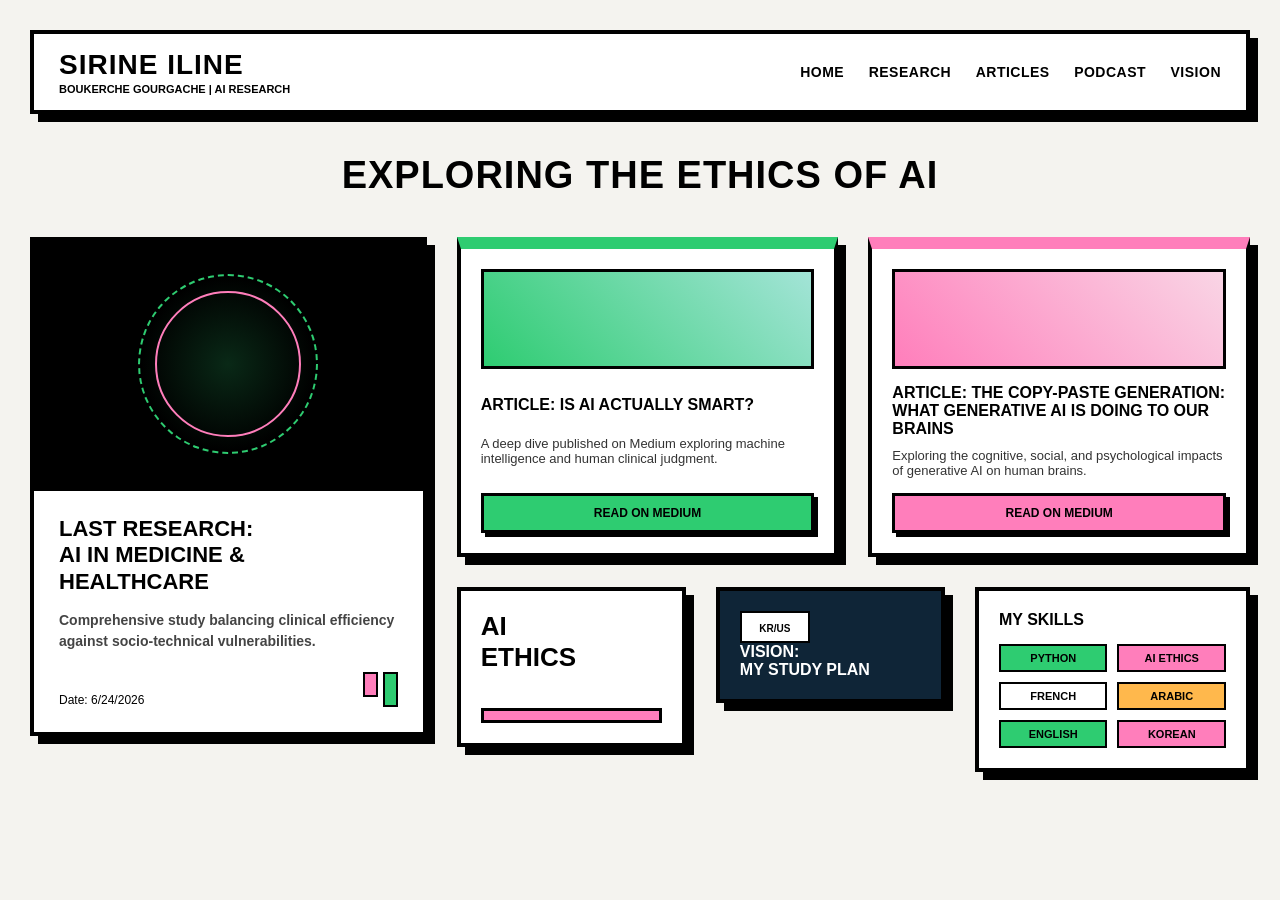
==== index.html @ dfdcd77d "Add files via upload" ====
<!DOCTYPE html>
<html lang="en">
<head>
    <meta charset="UTF-8">
    <meta name="viewport" content="width=device-width, initial-scale=1.0">
    <title>Sirine | AI Research & Ethics</title>
    <link rel="stylesheet" href="style.css">
    <script src="https://identity.netlify.com/v1/netlify-identity-widget.js"></script>
</head>
<body>

    <nav class="navbar">
        <div class="brand">
            <span class="main-title">SIRINE ILINE</span>
            <span class="subtitle">BOUKERCHE GOURGACHE | AI RESEARCH</span>
        </div>
        <div class="nav-links">
            <a href="index.html">HOME</a>
            <a href="research.html">RESEARCH</a>
            <a href="articles.html">ARTICLES</a>
            <a href="#podcast">PODCAST</a>
            <a href="vision.html">VISION</a>
        </div>
    </nav>

    <header class="main-header">
        <h1>EXPLORING THE ETHICS OF AI</h1>
    </header>

   <div class="dashboard-grid">

    <a href="paper-medicine.html" class="card-link-wrapper">
        
        <section class="main-card research-section">
            <div class="scan-container">
                <div class="brain-scan-placeholder">
                    <div class="scan-circle"></div>
                    <div class="grid-overlay"></div>
                </div>
            </div>
            <div class="card-content">
                <h2>LAST RESEARCH:<br>AI IN MEDICINE & HEALTHCARE</h2>
                <p>Comprehensive study balancing clinical efficiency against socio-technical vulnerabilities.</p>
                <div class="card-footer">
                    <span class="date">Date: 6/24/2026</span>
                    <div class="mini-graph">
                        <span class="bar bar-pink"></span>
                        <span class="bar bar-green"></span>
                    </div>
                </div>
            </div>
        </section>

    </a> <div class="right-column">
        <div class="right-column">
            
            <div class="articles-row">
                <article class="sub-card article-card green-top">
                    <div class="article-preview green-gradient"></div>
                    <h3>ARTICLE: IS AI ACTUALLY SMART?</h3>
                    <p>A deep dive published on Medium exploring machine intelligence and human clinical judgment.</p>
                    <a href="https://medium.com/@ilinesirine.boukerche/is-ai-actually-smart-148c50c962f9" target="_blank" class="medium-btn btn-green">READ ON MEDIUM</a>
                </article>

                <article class="sub-card article-card pink-top">
                    <div class="article-preview pink-gradient"></div>
                    <h3>ARTICLE: THE COPY-PASTE GENERATION: WHAT GENERATIVE AI IS DOING TO OUR BRAINS</h3>
                    <p>Exploring the cognitive, social, and psychological impacts of generative AI on human brains.</p>
                    <a href="https://medium.com/@ilinesirine.boukerche/the-effects-of-generative-ai-on-our-brains-1b8db1a6019e" target="_blank" class="medium-btn btn-pink">READ ON MEDIUM</a>
                </article>
            </div>

            <div class="bottom-row">
                
                <div class="sub-card info-card ethics-card">
                    <h2>AI<br>ETHICS</h2>
                    <div class="color-stripe-pink"></div>
                </div>

               <a href="vision.html" class="card-link-wrapper">
    <div class="sub-card info-card yonsei-card">
        <div class="yonsei-badge">
            <span class="badge-text">KR/US</span>
        </div>
        <h3>VISION:<br>MY STUDY PLAN</h3>
    </div>
</a>

                <div class="sub-card skills-card">
                    <h3>MY SKILLS</h3>
                    <div class="skills-grid">
                        <span class="tag green-tag">PYTHON</span>
                        <span class="tag pink-tag">AI ETHICS</span>
                        <span class="tag white-tag">FRENCH</span>
                        <span class="tag orange-tag">ARABIC</span>
                        <span class="tag green-tag">ENGLISH</span>
                        <span class="tag pink-tag">KOREAN</span>
                    </div>
                </div>

            </div>

        </div>

    </div>

</body>
</html>
---- style.css ----
/* PALETTE DE COULEURS ET POLICES */
:root {
    --bg-color: #f4f3ef; /* Fond beige très clair/épuré */
    --black: #000000;
    --white: #ffffff;
    --pink: #ff7ebb;    /* Rose vif moderne */
    --green: #2ecc71;   /* Vert tech */
    --orange: #ffb84c;  /* Orange pour la variété */
}

* {
    box-sizing: border-box;
    margin: 0;
    padding: 0;
}

body {
    background-color: var(--bg-color);
    font-family: 'Arial Black', 'Impact', sans-serif; /* Style de police très gras et carré */
    color: var(--black);
    padding: 30px;
}

/* MENUS / NAVIGATION */
.navbar {
    display: flex;
    justify-content: space-between;
    align-items: center;
    background: var(--white);
    border: 4px solid var(--black);
    padding: 15px 25px;
    box-shadow: 8px 8px 0px var(--black);
    margin-bottom: 40px;
}

.brand {
    display: flex;
    flex-direction: column;
}

.main-title {
    font-size: 28px;
    font-weight: 900;
    letter-spacing: 1px;
}

.subtitle {
    font-family: Arial, sans-serif;
    font-size: 11px;
    font-weight: bold;
    margin-top: 2px;
}

.nav-links a {
    text-decoration: none;
    color: var(--black);
    font-size: 14px;
    font-weight: bold;
    margin-left: 20px;
    letter-spacing: 0.5px;
}

.nav-links a:hover {
    color: var(--pink);
}

/* TITRE DE LA PAGE */
.main-header h1 {
    font-size: 38px;
    text-align: center;
    margin-bottom: 40px;
    letter-spacing: 1px;
}

/* STRUCTURE DE LA GRILLE */
.dashboard-grid {
    display: grid;
    grid-template-columns: 1fr 2fr;
    gap: 30px;
    max-width: 1400px;
    margin: 0 auto;
}

/* STYLE GÉNÉRAL DES BOITES (CARDS) */
.main-card, .sub-card {
    background: var(--white);
    border: 4px solid var(--black);
    box-shadow: 8px 8px 0px var(--black);
    overflow: hidden;
    display: flex;
    flex-direction: column;
}

/* CARTE RECHERCHE (GAUCHE) */
.research-section {
    background: var(--white);
}

.scan-container {
    background: var(--black);
    padding: 20px;
    height: 250px;
    display: flex;
    justify-content: center;
    align-items: center;
    border-bottom: 4px solid var(--black);
    position: relative;
}

/* Simulation graphique du scanner cérébral */
.brain-scan-placeholder {
    width: 180px;
    height: 180px;
    border: 2px dashed var(--green);
    border-radius: 50%;
    position: relative;
    background: radial-gradient(circle, rgba(46,204,113,0.2) 0%, rgba(0,0,0,0) 70%);
}

.scan-circle {
    position: absolute;
    top: 15px; left: 15px; right: 15px; bottom: 15px;
    border: 2px solid var(--pink);
    border-radius: 50%;
}

.card-content {
    padding: 25px;
    flex-grow: 1;
    display: flex;
    flex-direction: column;
    justify-content: space-between;
}

.card-content h2 {
    font-size: 22px;
    margin-bottom: 15px;
    line-height: 1.2;
}

.card-content p {
    font-family: Arial, sans-serif;
    font-size: 14px;
    font-weight: bold;
    color: #444;
    line-height: 1.5;
    margin-bottom: 20px;
}

.card-footer {
    display: flex;
    justify-content: space-between;
    align-items: flex-end;
}

.card-footer .date {
    font-size: 12px;
}

.mini-graph {
    display: flex;
    gap: 5px;
}

.bar {
    width: 15px;
    border: 2px solid var(--black);
}
.bar-pink { height: 25px; background: var(--pink); }
.bar-green { height: 35px; background: var(--green); }

/* COLONNE DROITE */
.right-column {
    display: flex;
    flex-direction: column;
    gap: 30px;
}

.articles-row {
    display: grid;
    grid-template-columns: 1fr 1fr;
    gap: 30px;
}

.article-card {
    padding: 20px;
    justify-content: space-between;
}

.green-top { border-top: 12px solid var(--green); }
.pink-top { border-top: 12px solid var(--pink); }

.article-preview {
    height: 100px;
    border: 3px solid var(--black);
    margin-bottom: 15px;
}
.green-gradient { background: linear-gradient(45deg, var(--green), #a3e4d7); }
.pink-gradient { background: linear-gradient(45deg, var(--pink), #f9d5e5); }

.article-card h3 {
    font-size: 16px;
    margin-bottom: 10px;
}

.article-card p {
    font-family: Arial, sans-serif;
    font-size: 13px;
    color: #333;
    margin-bottom: 15px;
}

/* BOUTONS STYLE BRUTALISTE */
.medium-btn {
    text-decoration: none;
    color: var(--black);
    font-size: 12px;
    font-weight: bold;
    text-align: center;
    padding: 10px;
    border: 3px solid var(--black);
    box-shadow: 4px 4px 0px var(--black);
    transition: transform 0.1s, box-shadow 0.1s;
}

.medium-btn:active {
    transform: translate(2px, 2px);
    box-shadow: 2px 2px 0px var(--black);
}

.btn-green { background: var(--green); }
.btn-pink { background: var(--pink); }

/* LIGNE DU BAS */
.bottom-row {
    display: grid;
    grid-template-columns: 1fr 1fr 1.2fr;
    gap: 30px;
}

.ethics-card {
    background: var(--white);
    padding: 20px;
    justify-content: space-between;
    height: 160px;
}

.ethics-card h2 {
    font-size: 26px;
}

.color-stripe-pink {
    height: 15px;
    background: var(--pink);
    border: 3px solid var(--black);
}

.yonsei-card {
    background: #0f2537; /* Bleu foncé rappelant l'univers de Yonsei */
    color: var(--white);
    padding: 20px;
    border: 4px solid var(--black);
    justify-content: space-between;
}

.yonsei-badge {
    background: var(--white);
    color: var(--black);
    padding: 5px;
    width: 70px;
    text-align: center;
    border: 2px solid var(--black);
}

.badge-text {
    font-size: 10px;
    font-weight: bold;
}

.yonsei-card h3 {
    font-size: 16px;
}

/* SECTION COMPÉTENCES (SKILLS) */
.skills-card {
    padding: 20px;
}

.skills-card h3 {
    font-size: 16px;
    margin-bottom: 15px;
}

.skills-grid {
    display: grid;
    grid-template-columns: 1fr 1fr;
    gap: 10px;
}

.tag {
    font-size: 11px;
    text-align: center;
    padding: 6px;
    border: 2px solid var(--black);
    font-weight: bold;
}

.green-tag { background: var(--green); }
.pink-tag { background: var(--pink); }
.white-tag { background: var(--white); }
.orange-tag { background: var(--orange); }

/* RESPONSIVE : S'adapte sur les petits écrans */
@media (max-width: 900px) {
    .dashboard-grid {
        grid-template-columns: 1fr;
    }
    .articles-row, .bottom-row {
        grid-template-columns: 1fr;
    }
}
/* --- COMPLÉMENT DU STYLE POUR LA PAGE ARTICLES --- */

.grid-articles-page {
    grid-template-columns: 1.2fr 2fr; /* Inversion de proportion pour coller au dessin */
}

.active-link {
    text-decoration: underline !important;
    color: var(--pink) !important;
}

.left-column-list {
    display: flex;
    flex-direction: column;
    gap: 20px;
}

.list-item-card {
    display: flex;
    flex-direction: row !important;
    align-items: center;
    padding: 20px;
    background: var(--white);
    transition: transform 0.1s;
    cursor: pointer;
}

.list-item-card:hover {
    transform: scale(1.01) rotate(0.5deg); /* Petit effet de rotation asymétrique */
}

.list-number {
    font-size: 32px;
    font-weight: 900;
    margin-right: 20px;
    color: var(--pink);
}

.list-text h3 {
    font-size: 16px;
    margin-bottom: 4px;
}

.list-text p {
    font-family: Arial, sans-serif;
    font-size: 12px;
    color: #555;
}

.right-column-content {
    display: flex;
    flex-direction: column;
    gap: 20px;
}

.medium-blog-banner {
    background: var(--green) !important;
    padding: 30px;
    text-align: center;
    text-decoration: none;
    color: var(--black);
    cursor: pointer;
}

.medium-blog-banner h2 {
    font-size: 28px;
    letter-spacing: 1px;
}

.articles-row-split {
    display: grid;
    grid-template-columns: 1fr 1.5fr;
    gap: 20px;
}

.preview-image-card {
    background: var(--black);
    justify-content: center;
    align-items: center;
    min-height: 180px;
}

.style-dark {
    width: 120px;
    height: 120px;
}

.highlight-detail-card {
    padding: 20px;
    justify-content: space-between;
}

.highlight-detail-card h3 {
    font-size: 16px;
    margin-bottom: 10px;
}

.highlight-detail-card p {
    font-family: Arial, sans-serif;
    font-size: 12px;
    line-height: 1.4;
    color: #333;
    margin-bottom: 15px;
}

.tags-container-card {
    padding: 15px 20px;
}

.tags-container-card h3 {
    font-size: 14px;
    margin-bottom: 10px;
}
/* --- COMPLÉMENT DU STYLE POUR LA PAGE RESEARCH --- */

.grid-research-page {
    grid-template-columns: 2fr 1fr; /* Le projet phare prend plus de place à gauche */
    margin-bottom: 40px;
}

.featured-research-card {
    padding: 25px;
    background: var(--white);
    border: 4px solid var(--black);
    box-shadow: 8px 8px 0px var(--black);
}

.featured-research-card h2 {
    font-size: 24px;
    margin-bottom: 20px;
    border-bottom: 4px solid var(--black);
    padding-bottom: 10px;
}

.research-split-content {
    display: grid;
    grid-template-columns: 1fr 1.2fr;
    gap: 25px;
}

.research-scan {
    height: 220px;
    border: 3px solid var(--black);
    border-radius: 0;
}

.research-text-details {
    display: flex;
    flex-direction: column;
    justify-content: space-between;
}

.research-text-details h3 {
    font-size: 16px;
    line-height: 1.3;
}

.research-meta-tags, .research-date {
    font-family: Arial, sans-serif;
    font-size: 13px;
    color: #333;
    margin-top: 10px;
}

.btn-black-brut {
    background: var(--black) !important;
    color: var(--white) !important;
    display: inline-block;
    margin-top: 15px;
}

.right-column-research {
    display: flex;
    flex-direction: column;
    gap: 30px;
}

.stats-card {
    padding: 20px;
    display: flex;
    flex-direction: row !important;
    justify-content: space-between;
    align-items: center;
    background: var(--white);
}

.stats-text p {
    font-family: Arial, sans-serif;
    font-size: 13px;
    margin-top: 5px;
}

.row-graph {
    align-items: flex-end;
    height: 60px;
}

.methodology-card {
    padding: 20px;
    background: var(--black);
    color: var(--white);
}

.methodology-card h3 {
    font-size: 14px;
    margin-bottom: 15px;
    color: var(--green); /* Vert fluo sur fond noir */
}

/* SECTION DU BAS (FUTURE THEMES) */
.future-themes-section {
    max-width: 1400px;
    margin: 40px auto 0 auto;
}

.future-themes-section h2 {
    font-size: 22px;
    margin-bottom: 20px;
}

.themes-grid {
    display: grid;
    grid-template-columns: repeat(auto-fit, minmax(280px, 1fr));
    gap: 30px;
}

.theme-item {
    padding: 25px;
    text-align: center;
}

.theme-icon {
    font-size: 32px;
    margin-bottom: 10px;
}

.theme-item h4 {
    font-size: 15px;
    margin-bottom: 5px;
}

.theme-item p {
    font-family: Arial, sans-serif;
    font-size: 12px;
    color: #555;
}

.theme-pink { background: #fff0f3; }
.theme-green { background: #e6fffa; }
.theme-white { background: var(--white); }
/* --- COMPLÉMENT STYLE POUR LA PAGE RESEARCH PAPER (3 COLONNES) --- */

.paper-main-header {
    max-width: 1400px;
    margin: 0 auto 30px auto;
    text-align: center;
}

.paper-main-header h1 {
    font-size: 28px;
    line-height: 1.3;
    margin-top: 15px;
    margin-bottom: 5px;
}

.paper-sub-subtitle {
    font-family: Arial, sans-serif;
    font-size: 13px;
    font-weight: bold;
    color: #555;
}

.paper-three-columns-grid {
    display: grid;
    grid-template-columns: 1fr 2fr 1.2fr; /* 3 colonnes asymétriques comme le dessin */
    gap: 30px;
    max-width: 1400px;
    margin: 0 auto;
    align-items: start;
}

/* Colonne Gauche - Auteur */
.paper-sidebar-left {
    display: flex;
    flex-direction: column;
    gap: 20px;
}

.author-card {
    background: var(--white);
}

.author-title-banner {
    background: var(--green);
    color: var(--black);
    padding: 10px;
    font-size: 18px;
    font-weight: 900;
    text-align: center;
    border-bottom: 4px solid var(--black);
}

.author-photo-container {
    height: 180px;
    background: #e2e2e2; /* Fond gris par défaut si pas d'image */
    border-bottom: 4px solid var(--black);
    display: flex;
    justify-content: center;
    align-items: center;
    overflow: hidden;
}

.author-img {
    width: 100%;
    height: 100%;
    object-fit: cover; /* Recadre proprement ton image dans le carré */
}

.author-info-content {
    padding: 15px;
}

.author-info-content h3 {
    font-size: 14px;
    margin-bottom: 8px;
}

.author-role, .author-email {
    font-family: Arial, sans-serif;
    font-size: 12px;
    color: #444;
    font-weight: bold;
    margin-bottom: 4px;
}

.author-social-badge {
    margin-top: 15px;
    font-size: 11px;
    border: 2px dashed var(--black);
    padding: 5px;
    text-align: center;
}

.core-competencies-card {
    padding: 15px;
    background: var(--white);
}

.core-competencies-card h3 {
    font-size: 12px;
    margin-bottom: 5px;
}

.core-competencies-card p {
    font-family: Arial, sans-serif;
    font-size: 12px;
    font-weight: bold;
}

/* Colonne Centrale - Texte */
.paper-content-center-card {
    padding: 25px;
    background: var(--white);
}

.paper-content-center-card h2 {
    font-size: 20px;
    margin-bottom: 20px;
    border-bottom: 4px solid var(--black);
    padding-bottom: 5px;
}

.paper-body-scroll {
    font-family: Arial, sans-serif;
    font-size: 13px;
    line-height: 1.6;
    color: #222;
}

.paper-body-scroll p {
    margin-bottom: 15px;
}

.paper-inner-image-block {
    border: 3px solid var(--black);
    padding: 15px;
    margin: 20px 0;
    background: #fafafa;
    text-align: center;
}

.style-paper-scan {
    width: 100px;
    height: 100px;
    margin: 0 auto 10px auto;
    background: var(--black);
}

.image-caption {
    font-size: 11px;
    color: #555;
    font-weight: bold;
    margin-top: 8px;
    line-height: 1.3;
}

/* Colonne Droite - Références (Foncée) */
.references-card {
    background: #111111 !important;
    color: var(--white);
    padding: 25px;
}

.references-card h3 {
    font-size: 18px;
    color: var(--pink); /* Rose sur fond noir */
    margin-bottom: 20px;
    border-bottom: 2px solid var(--white);
    padding-bottom: 5px;
}

.references-list {
    font-family: Arial, sans-serif;
    font-size: 12px;
    padding-left: 15px;
}

.references-list li {
    margin-bottom: 15px;
    line-height: 1.4;
}

/* Version mobile */
@media (max-width: 1000px) {
    .paper-three-columns-grid {
        grid-template-columns: 1fr;
    }
}
.section-title-center {
    text-align: center;
    text-transform: uppercase;
    font-size: 18px;
    margin: 20px 0 15px 0;
}
.paper-section h3 {
    font-size: 14px;
    margin: 15px 0 8px 0;
    text-decoration: underline;
}
.paper-keywords {
    font-style: italic;
    font-size: 12px;
    margin-top: 10px;
    background: #f0f0f0;
    padding: 8px;
    border-left: 3px solid var(--black);
}
.paper-section {
    margin-bottom: 30px;
}
/* --- STYLE DE LA PAGE VISION (ASYMÉTRIE MAXIMALE) --- */

.grid-vision-page {
    grid-template-columns: 2.8fr 1.2fr; /* Bloc gauche très large, bloc droite plus fin */
    gap: 35px;
}

.vision-profile-card {
    background: var(--white);
    padding: 30px;
}

.green-banner {
    background: var(--green);
    color: var(--black);
    padding: 10px 15px;
    font-size: 22px;
    font-weight: 900;
    margin-bottom: 25px;
    border: 3px solid var(--black);
    display: inline-block;
}

.vision-text-section {
    margin-bottom: 25px;
}

.vision-text-section h3 {
    font-size: 16px;
    color: var(--green);
    margin-bottom: 8px;
    font-weight: 900;
    letter-spacing: 0.5px;
}

.vision-text-section p {
    font-family: Arial, sans-serif;
    font-size: 14px;
    line-height: 1.6;
    color: #222;
}

/* Bloc Engagements */
.vision-engagements-card {
    background: var(--white);
    border: 3px solid var(--pink); /* Bordure rose distincte comme la maquette */
    padding: 25px;
}

.engagements-title {
    font-size: 18px;
    font-weight: 900;
    margin-bottom: 25px;
    border-bottom: 3px solid var(--black);
    padding-bottom: 5px;
}

.engagements-list {
    list-style: none;
    padding: 0;
}

.engagements-list li {
    display: flex;
    align-items: flex-start;
    gap: 15px;
    margin-bottom: 20px;
    font-family: Arial, sans-serif;
    font-size: 13px;
}

.engagement-icon {
    font-size: 18px;
    background: #f0f0f0;
    padding: 5px;
    border: 2px solid var(--black);
}

.engagement-details strong {
    display: block;
    font-size: 14px;
    color: var(--black);
}

/* Responsif pour petits écrans */
@media (max-width: 900px) {
    .grid-vision-page {
        grid-template-columns: 1fr;
    }
}
/* Garde le design de la carte intact tout en la rendant cliquable */
.card-link-wrapper {
    text-decoration: none; /* Enlève le soulignement des liens */
    color: inherit;        /* Conserve les couleurs d'origine du texte */
    display: block;        /* Permet à toute la surface de la carte d'être cliquable */
}
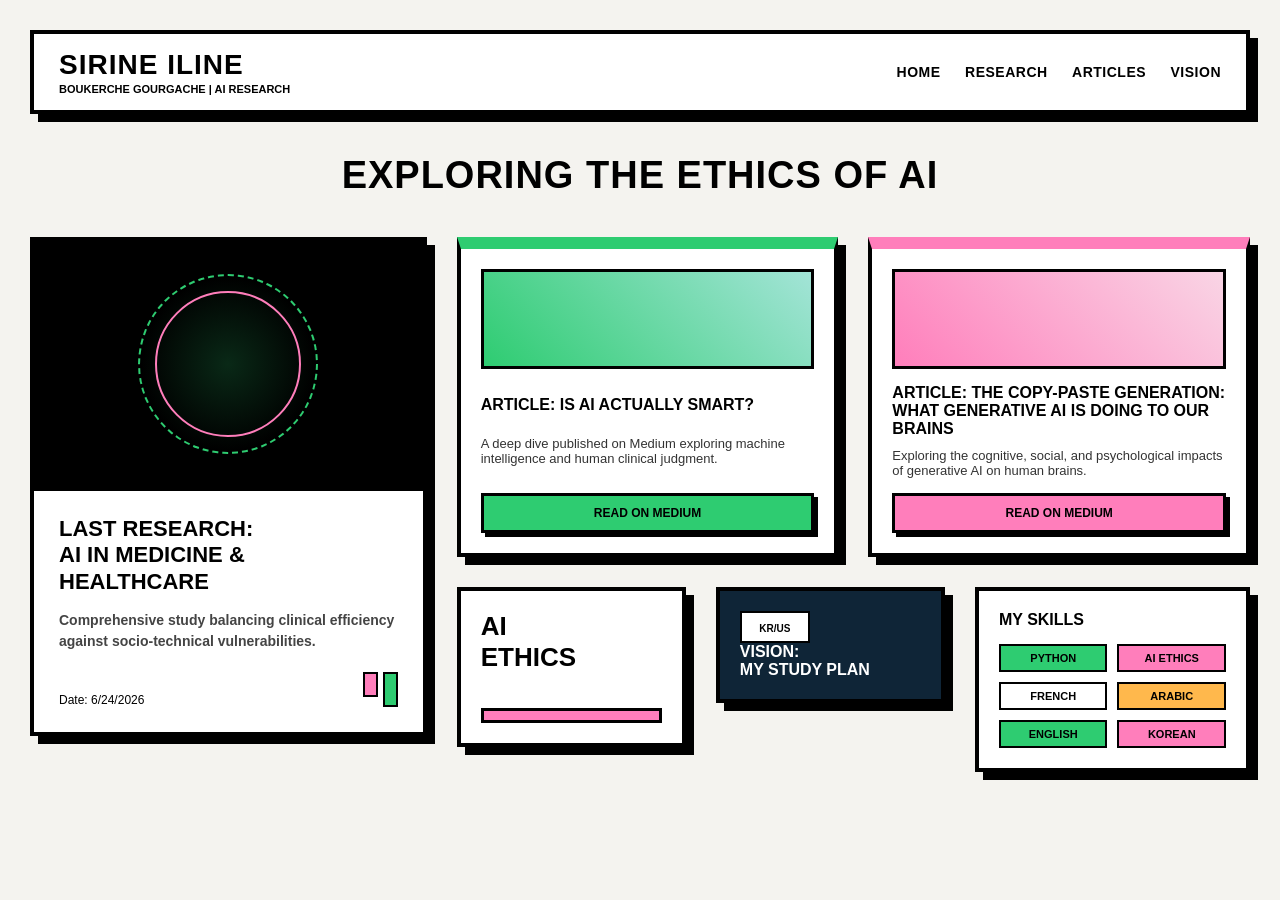
==== commit e67e3b64: "Update index.html" ====
--- a/index.html
+++ b/index.html
@@ -18,7 +18,6 @@
             <a href="index.html">HOME</a>
             <a href="research.html">RESEARCH</a>
             <a href="articles.html">ARTICLES</a>
-            <a href="#podcast">PODCAST</a>
             <a href="vision.html">VISION</a>
         </div>
     </nav>
@@ -105,4 +104,4 @@
     </div>
 
 </body>
-</html>+</html>
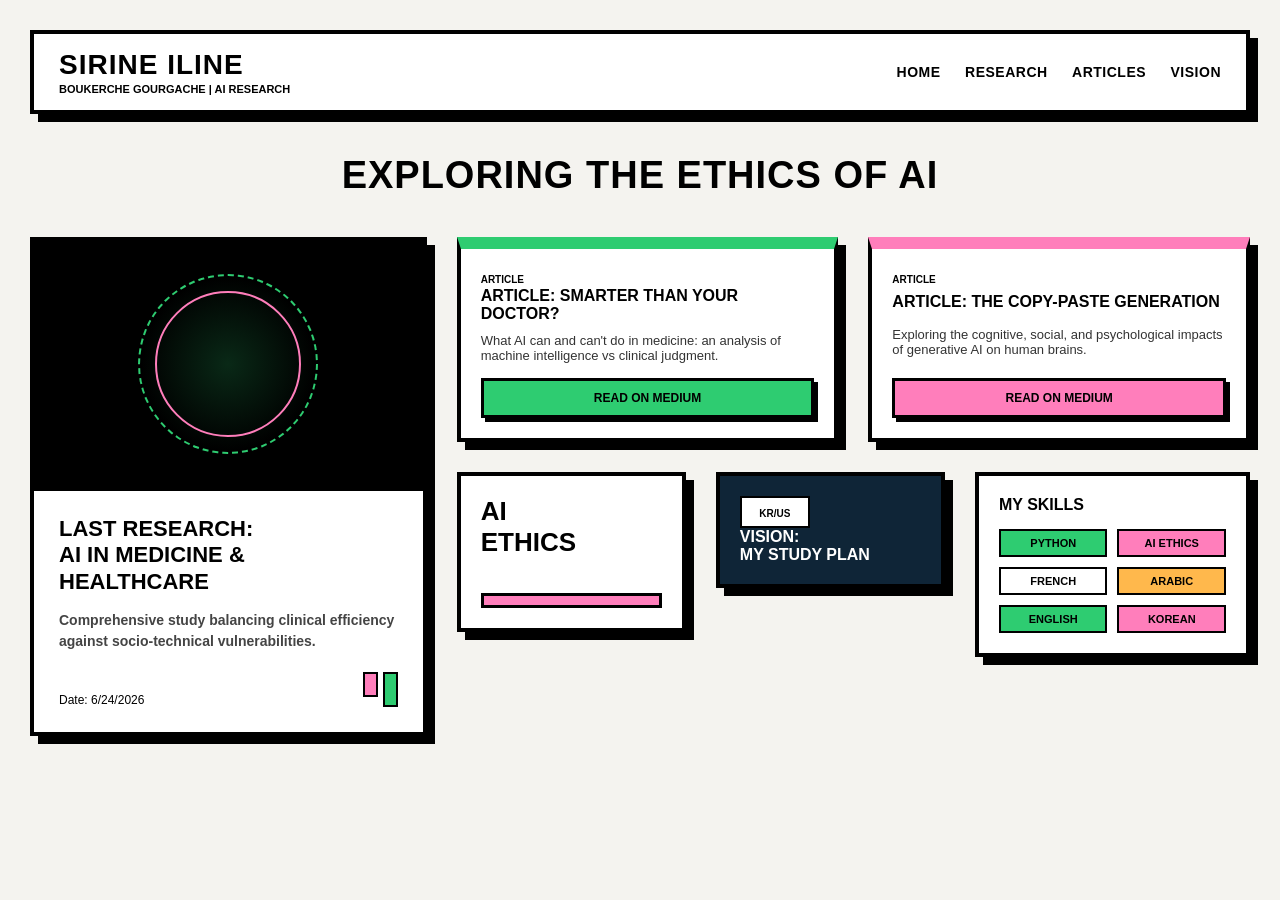
==== commit 12d0a194: "Update index.html" ====
--- a/index.html
+++ b/index.html
@@ -54,21 +54,26 @@
         <div class="right-column">
             
             <div class="articles-row">
-                <article class="sub-card article-card green-top">
-                    <div class="article-preview green-gradient"></div>
-                    <h3>ARTICLE: IS AI ACTUALLY SMART?</h3>
-                    <p>A deep dive published on Medium exploring machine intelligence and human clinical judgment.</p>
-                    <a href="https://medium.com/@ilinesirine.boukerche/is-ai-actually-smart-148c50c962f9" target="_blank" class="medium-btn btn-green">READ ON MEDIUM</a>
-                </article>
+    
+    <article class="sub-card article-card green-top">
+        <div class="article-badge">
+            <span class="badge-text">ARTICLE</span>
+        </div>
+        <h3>ARTICLE: SMARTER THAN YOUR DOCTOR?</h3>
+        <p>What AI can and can't do in medicine: an analysis of machine intelligence vs clinical judgment.</p>
+        <a href="https://medium.com/@ilinesirine.boukerche/smarter-than-your-doctor-what-ai-can-and-cant-do-in-medicine-81df11a677bd" target="_blank" class="medium-btn btn-green">READ ON MEDIUM</a>
+    </article>
 
-                <article class="sub-card article-card pink-top">
-                    <div class="article-preview pink-gradient"></div>
-                    <h3>ARTICLE: THE COPY-PASTE GENERATION: WHAT GENERATIVE AI IS DOING TO OUR BRAINS</h3>
-                    <p>Exploring the cognitive, social, and psychological impacts of generative AI on human brains.</p>
-                    <a href="https://medium.com/@ilinesirine.boukerche/the-effects-of-generative-ai-on-our-brains-1b8db1a6019e" target="_blank" class="medium-btn btn-pink">READ ON MEDIUM</a>
-                </article>
-            </div>
+    <article class="sub-card article-card pink-top">
+        <div class="article-badge">
+            <span class="badge-text">ARTICLE</span>
+        </div>
+        <h3>ARTICLE: THE COPY-PASTE GENERATION</h3>
+        <p>Exploring the cognitive, social, and psychological impacts of generative AI on human brains.</p>
+        <a href="https://medium.com/@ilinesirine.boukerche/the-effects-of-generative-ai-on-our-brains-1b8db1a6019e" target="_blank" class="medium-btn btn-pink">READ ON MEDIUM</a>
+    </article>
 
+</div>
             <div class="bottom-row">
                 
                 <div class="sub-card info-card ethics-card">
